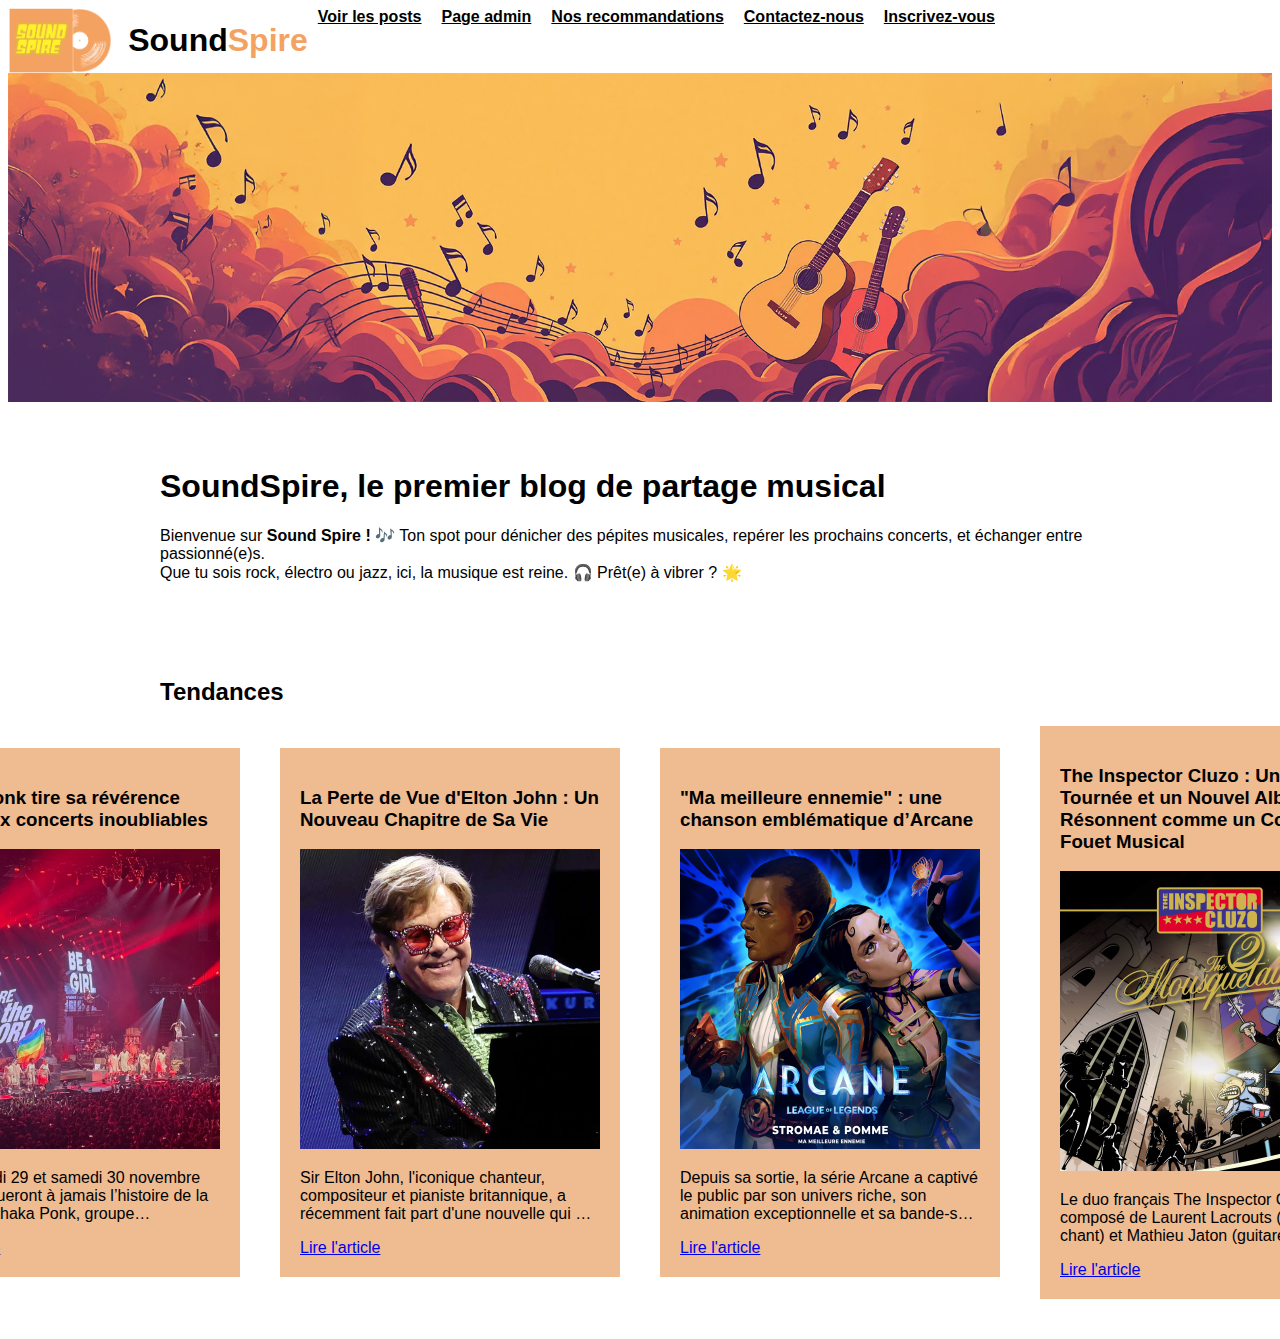
==== index.html @ fabdc68a "alt img aticles" ====
<!DOCTYPE html>
<html lang="fr">
  <head>
    <meta charset="UTF-8" />
    <meta name="viewport" content="width=device-width, initial-scale=1.0" />
    <link rel="stylesheet" href="style.css" />
    <title>SoundSpire</title>
  </head>
  <body>
    <header>
      <div class="header-logo-nav">
        <a href="/" class="header-logo">
          <img src="images/logo.png" alt="logo" height="65" />
          <div>Sound<span>Spire</span></div>
        </a>
        <nav class="header-nav">
          <ul>
            <li><a href="page-post.html">Voir les posts</a></li>
            <li><a href="admin.html">Page admin</a></li>
            <li><a href="recommandations.html">Nos recommandations</a></li>
            <li><a href="contact.html">Contactez-nous</a></li>
            <li><a href="inscription.html">Inscrivez-vous</a></li>
          </ul>
        </nav>
      </div>
      <img class="w-100" src="images/banniere_vraie.png" alt="bannière-principal" />
    </header>

    <section>
      <div class="container">
        <h1>SoundSpire, le premier blog de partage musical</h1>
        <p>
          Bienvenue sur <strong>Sound Spire !</strong> 🎶 Ton spot pour dénicher
          des pépites musicales, repérer les prochains concerts, et échanger
          entre passionné(e)s. <br />
          Que tu sois rock, électro ou jazz, ici, la musique est reine. 🎧
          Prêt(e) à vibrer ? 🌟
        </p>
      </div>
    </section>
    
    <div class="container">
    <section>
      <h2>Tendances</h2>

    <div class="cartes">
     <div>
     <article class="teaser-index">
        <h3>Shaka Ponk tire sa révérence avec deux concerts inoubliables</h3>
        <img class="teaser-image" src="detail-post-list/Shakaponk.webp" alt="image-article" />
        <p class="teaser-excerpt">
          Ce vendredi 29 et samedi 30 novembre 2024 marqueront à jamais
          l’histoire de la musique. Shaka Ponk, groupe emblématique de la scène
          rock électro française, a offert ses deux derniers concerts, mettant
          ainsi fin à une carrière légendaire qui aura duré près de deux
          décennies.
        </p>
        <a href="detail-post-list/detail-post.html">Lire l'article</a>
      </article>
    </div>

    <div>
      <article class="teaser-index">
        <h3>La Perte de Vue d'Elton John : Un Nouveau Chapitre de Sa Vie</h3>
        <img class="teaser-image" src="detail-post-list/elton-john.jpg" alt="image-article" />
        <p class="teaser-excerpt">
          Sir Elton John, l'iconique chanteur, compositeur et pianiste
          britannique, a récemment fait part d'une nouvelle qui a bouleversé ses
          fans du monde entier : il souffre d'une perte progressive de la vue.
          Cette annonce, faite lors de ses concerts et dans ses interviews,
          marque un tournant dans la vie de l'artiste de 76 ans. Bien que cette
          nouvelle ait suscité de l’inquiétude chez ses admirateurs, elle
          témoigne également de sa résilience et de sa détermination à continuer
          à vivre pleinement, tout en s'adaptant à de nouveaux défis.
        </p>
        <a href="detail-post-list/detail-post2.html">Lire l'article</a>
      </article>
    </div>

    <div>
      <article class="teaser-index">
        <h3>"Ma meilleure ennemie" : une chanson emblématique d’Arcane</h3>
        <img
        class="teaser-image"
          src="detail-post-list/ma_meilleure_ennemie.jpg" alt="image-article"
        />
        <p class="teaser-excerpt">
          Depuis sa sortie, la série Arcane a captivé le public par son univers
          riche, son animation exceptionnelle et sa bande-son inoubliable. Parmi
          les morceaux qui se démarquent, "Ma meilleure ennemie" occupe une
          place particulière, capturant à la fois la tension et l’intensité
          émotionnelle entre les deux protagonistes, Vi et Jinx.
        </p>
        <a href="detail-post-list/detail-post3.html">Lire l'article</a>
      </article>
    </div>

    <div>
      <article class="teaser-index">
        <h3>
          The Inspector Cluzo : Une Tournée et un Nouvel Album qui Résonnent
          comme un Coup de Fouet Musical
        </h3>
        <img
        class="teaser-image" src="detail-post-list/inspector-cluzo.jpg" alt="image-article"/>
        <p class="teaser-excerpt">
          Le duo français The Inspector Cluzo, composé de Laurent Lacrouts
          (batterie, chant) et Mathieu Jaton (guitare, chant), revient sur le
          devant de la scène avec un nouvel album explosif et une tournée qui
          fait vibrer les foules. Ce groupe, connu pour son énergie dévastatrice
          et son mélange unique de rock, blues et soul, ne cesse d'étonner et de
          captiver son public, et cette nouvelle aventure n'est pas différente.
        </p>
        <a href="detail-post-list/detail-post4.html">Lire l'article</a>
      </article>
    </div>
    </div>
      </div>
    </section>
  </body>
</html>
---- style.css ----
.header-logo {
  display: flex;
  align-items: center;
  gap: 1rem;
  font-weight: 900;
  font-size: 2rem;
  text-decoration: none;
  color: inherit;
}

.header-logo span {
  color: #f4a261;
}

.header-nav ul {
  /* width: 100%; */
  display: flex;
  justify-content: space-evenly;
  /* height: 100px; */
  list-style-type: none;
  margin: 0;
  padding: 0;
}

/*.header-nav ul {
  list-style: none; 
  margin: 0;
  padding: 0;
  display: flex; 
  gap: 30px; 
}*/

.header-nav a {
  text-decoration: none;
  color: inherit;
  font-size: 16px;
  font-weight: 600;
  padding: 5px 10px;
  transition: color 0.3s ease;
  position: relative; /* Nécessaire pour la ligne animée */
}

.header-nav a {
  color: black;
  text-decoration: underline;
}

.header-nav a:hover {
  text-decoration: none;
  color: #f4a261;
}

.header-logo-nav {
  display: flex;
  align-content: center;
}

/*.column-reco {
  max-width: 980px;
  margin-inline: auto;
}
.columns-reco {
  display: flex;
  gap: 50px;
  align-items: center;
}*/

.img1 {
  width: 100%;
  min-width: 600px;
}

.teaser-image {
  width: 300px;
  aspect-ratio: 1/1;
  object-fit: cover;
}

.teaser-excerpt {
  display: -webkit-box;
  -webkit-line-clamp: 3;
  -webkit-box-orient: vertical;
  overflow: hidden;
}

.teaser-index {
  background-color: #efbb91;
  padding: 20px;
}

/* Layout */
.columns {
  display: flex;
  align-items: center;
  gap: 20px;
}

.columns > * {
  flex: 1;
}

/* Formulaire */
form {
  background-color: #f9f9f9;
  padding: 50px;
  border-radius: 15px;
  filter: drop-shadow(0 0 0.2rem rgb(0, 0, 0));
  width: 45%;
  margin: 50px auto;
}

form div {
  margin-bottom: 10px;
}

form label {
  display: block;
  font-weight: bold;
  margin-bottom: 5px;
}

form input,
form textarea {
  width: 100%;
  padding: 10px;
  margin-top: 5px;
  border-radius: 5px;
  border: 2px solid #f4a261;
}

form button {
  background-color: #f4a261;
  color: white;
  padding: 12px 20px;
  border: 2px solid #f4a261;
  border-radius: 5px;
  font-size: 1.1em;
  cursor: pointer;
  transition: background-color 0.3s, transform 0.3s;
}

form button:hover {
  background-color: #f4a261;
  transform: scale(1.1);
}

.container {
  max-width: 960px;
  margin: 20px auto;
  padding: 20px;
}
.box {
  display: flex;
  gap: 50px;
  align-items: center;
  max-width: 960px;
  margin-inline: auto;
}

* {
  font-family: "Open Sans", -apple-system, BlinkMacSystemFont, "Segoe UI",
    Roboto, Oxygen-Sans, Ubuntu, Cantarell, "Helvetica Neue", Helvetica, Arial,
    sans-serif;
}

.w-100 {
  width: 100%;
}

.cartes {
  display: flex;
  align-items: center;
  justify-content: center;
  gap: 40px;
}

.zoom {
  display: inline-block;
}

.zoom img {
  width: 300px; /* L'image prend toute la largeur du conteneur */
  height: auto; /* Maintient les proportions de l'image */
  transform: scale(1); /* État initial : image à sa taille normale */
  transition: transform 0.3s ease-in-out; /* Animation fluide lors du zoom */
}

.zoom:hover img {
  transform: scale(1.1); /* Zoom sur l'image au survol */
}
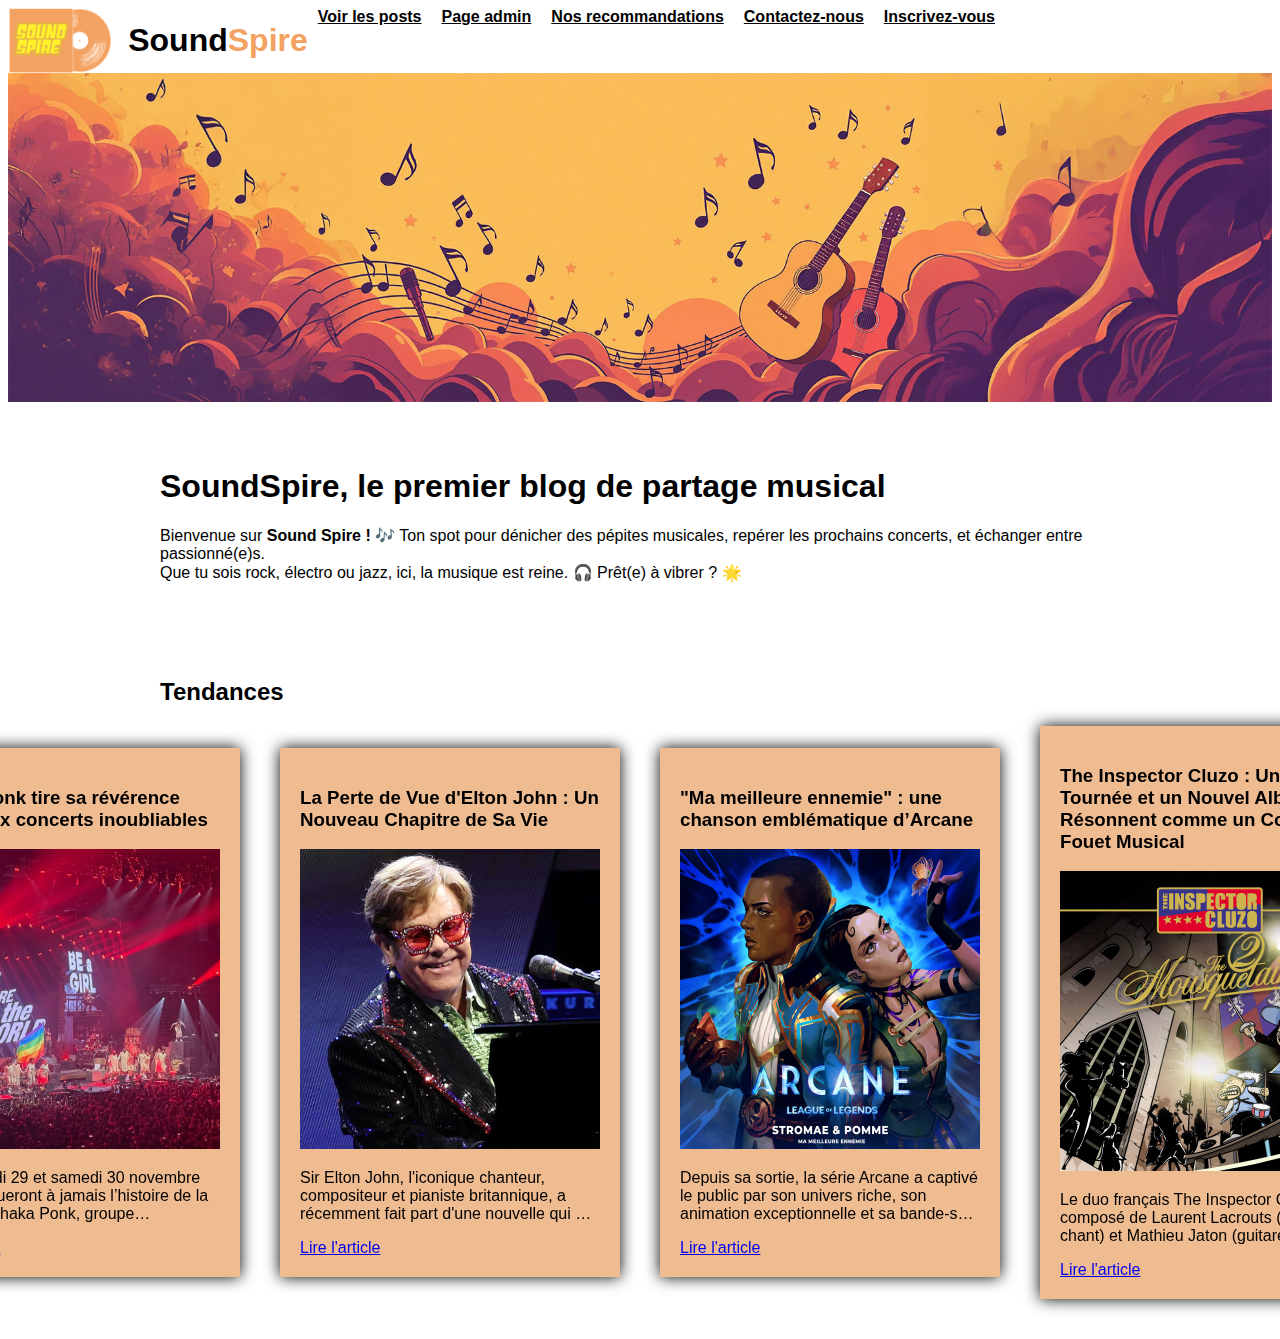
==== commit b53abbe4: "correction" ====
--- a/index.html
+++ b/index.html
@@ -47,7 +47,7 @@
      <div>
      <article class="teaser-index">
         <h3>Shaka Ponk tire sa révérence avec deux concerts inoubliables</h3>
-        <img class="teaser-image" src="detail-post-list/Shakaponk.webp" alt="image-article" />
+        <img class="teaser-image" src="detail-post-list/Shakaponk.webp" alt="image" />
         <p class="teaser-excerpt">
           Ce vendredi 29 et samedi 30 novembre 2024 marqueront à jamais
           l’histoire de la musique. Shaka Ponk, groupe emblématique de la scène
@@ -62,7 +62,7 @@
     <div>
       <article class="teaser-index">
         <h3>La Perte de Vue d'Elton John : Un Nouveau Chapitre de Sa Vie</h3>
-        <img class="teaser-image" src="detail-post-list/elton-john.jpg" alt="image-article" />
+        <img class="teaser-image" src="detail-post-list/elton-john.jpg" alt="image" />
         <p class="teaser-excerpt">
           Sir Elton John, l'iconique chanteur, compositeur et pianiste
           britannique, a récemment fait part d'une nouvelle qui a bouleversé ses
@@ -82,7 +82,7 @@
         <h3>"Ma meilleure ennemie" : une chanson emblématique d’Arcane</h3>
         <img
         class="teaser-image"
-          src="detail-post-list/ma_meilleure_ennemie.jpg" alt="image-article"
+          src="detail-post-list/ma_meilleure_ennemie.jpg" alt="image"
         />
         <p class="teaser-excerpt">
           Depuis sa sortie, la série Arcane a captivé le public par son univers
@@ -102,7 +102,7 @@
           comme un Coup de Fouet Musical
         </h3>
         <img
-        class="teaser-image" src="detail-post-list/inspector-cluzo.jpg" alt="image-article"/>
+        class="teaser-image" src="detail-post-list/inspector-cluzo.jpg" alt="image"/>
         <p class="teaser-excerpt">
           Le duo français The Inspector Cluzo, composé de Laurent Lacrouts
           (batterie, chant) et Mathieu Jaton (guitare, chant), revient sur le
@@ -115,7 +115,7 @@
       </article>
     </div>
     </div>
-      </div>
+    </div>
     </section>
   </body>
 </html>
--- a/style.css
+++ b/style.css
@@ -65,11 +65,6 @@
   align-items: center;
 }*/
 
-.img1 {
-  width: 100%;
-  min-width: 600px;
-}
-
 .teaser-image {
   width: 300px;
   aspect-ratio: 1/1;
@@ -86,6 +81,7 @@
 .teaser-index {
   background-color: #efbb91;
   padding: 20px;
+  filter: drop-shadow(0 0 0.5rem rgb(0, 0, 0));
 }
 
 /* Layout */
@@ -180,9 +176,10 @@
 
 .zoom img {
   width: 300px; /* L'image prend toute la largeur du conteneur */
-  height: auto; /* Maintient les proportions de l'image */
+  height: 300px; /* Maintient les proportions de l'image */
   transform: scale(1); /* État initial : image à sa taille normale */
   transition: transform 0.3s ease-in-out; /* Animation fluide lors du zoom */
+  margin: 25px
 }
 
 .zoom:hover img {
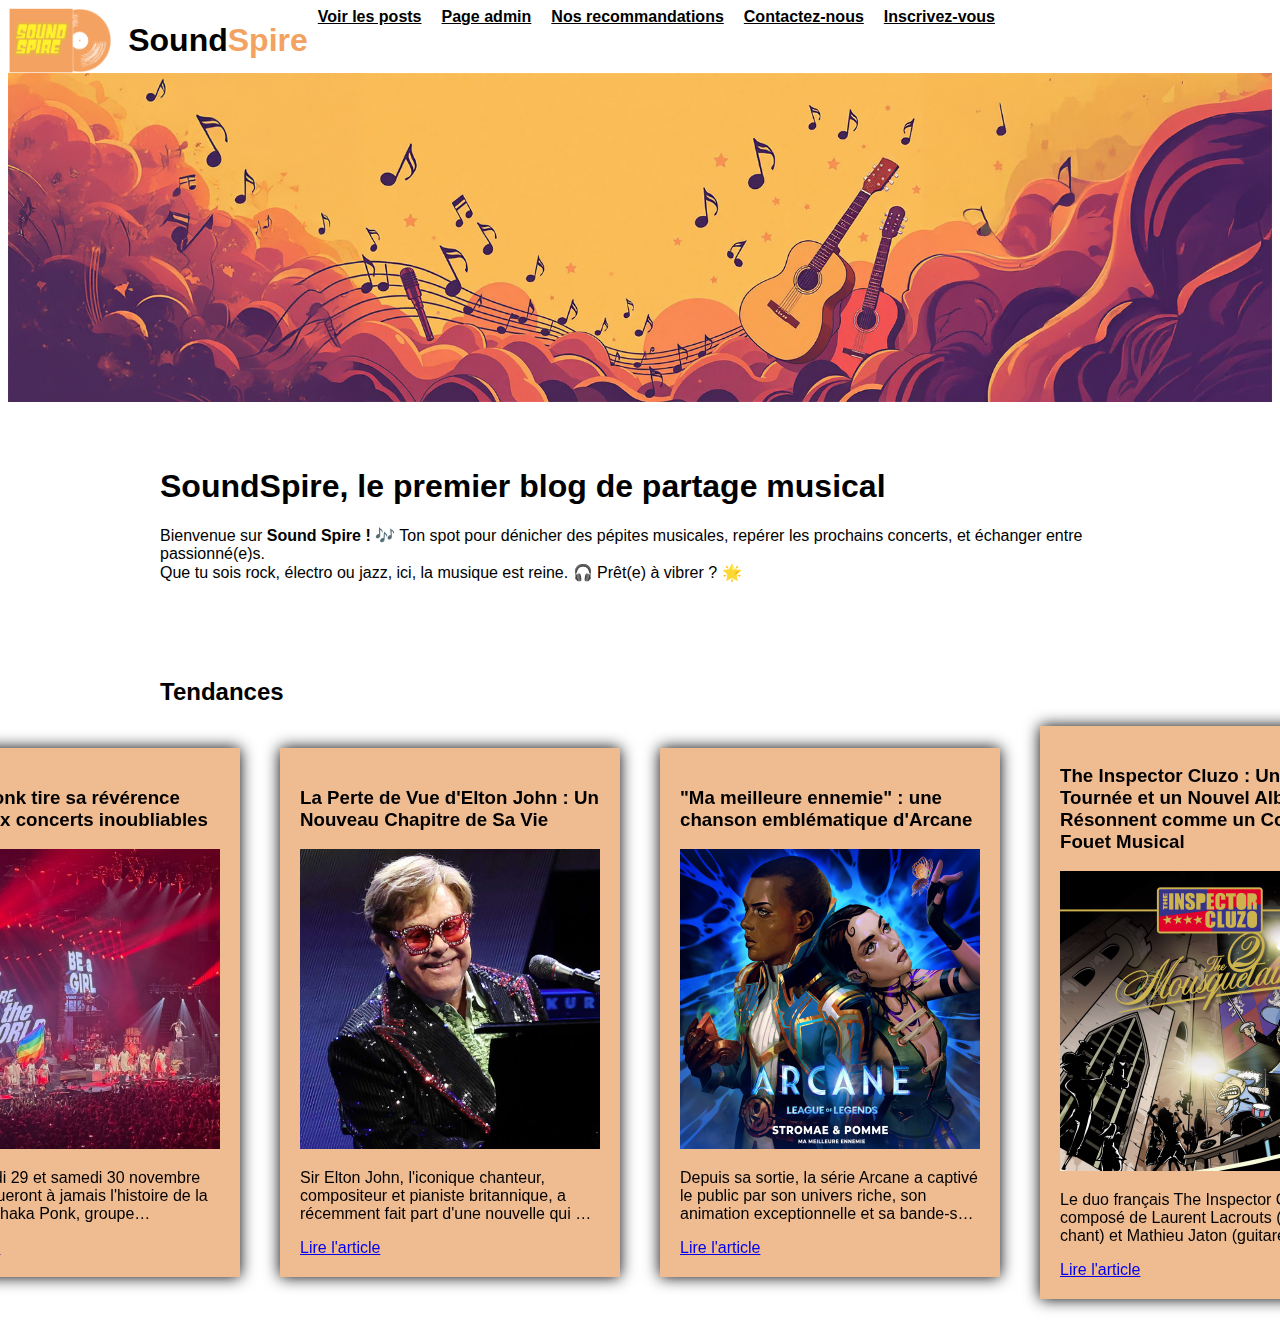
==== commit ee619ca9: "correction de l'index.html" ====
--- a/index.html
+++ b/index.html
@@ -10,7 +10,7 @@
     <header>
       <div class="header-logo-nav">
         <a href="/" class="header-logo">
-          <img src="images/logo.png" alt="logo" height="65" />
+          <img src="images/logo.png" alt="Logo SoundSpire" height="65" />
           <div>Sound<span>Spire</span></div>
         </a>
         <nav class="header-nav">
@@ -23,11 +23,15 @@
           </ul>
         </nav>
       </div>
-      <img class="w-100" src="images/banniere_vraie.png" alt="bannière-principal" />
+      <img
+        class="w-100"
+        src="images/banniere_vraie.png"
+        alt="Bannière principale SoundSpire"
+      />
     </header>
 
-    <section>
-      <div class="container">
+    <main>
+      <section class="container">
         <h1>SoundSpire, le premier blog de partage musical</h1>
         <p>
           Bienvenue sur <strong>Sound Spire !</strong> 🎶 Ton spot pour dénicher
@@ -36,86 +40,95 @@
           Que tu sois rock, électro ou jazz, ici, la musique est reine. 🎧
           Prêt(e) à vibrer ? 🌟
         </p>
-      </div>
-    </section>
-    
-    <div class="container">
-    <section>
-      <h2>Tendances</h2>
+      </section>
 
-    <div class="cartes">
-     <div>
-     <article class="teaser-index">
-        <h3>Shaka Ponk tire sa révérence avec deux concerts inoubliables</h3>
-        <img class="teaser-image" src="detail-post-list/Shakaponk.webp" alt="image" />
-        <p class="teaser-excerpt">
-          Ce vendredi 29 et samedi 30 novembre 2024 marqueront à jamais
-          l’histoire de la musique. Shaka Ponk, groupe emblématique de la scène
-          rock électro française, a offert ses deux derniers concerts, mettant
-          ainsi fin à une carrière légendaire qui aura duré près de deux
-          décennies.
-        </p>
-        <a href="detail-post-list/detail-post.html">Lire l'article</a>
-      </article>
-    </div>
+      <section class="container">
+        <h2>Tendances</h2>
 
-    <div>
-      <article class="teaser-index">
-        <h3>La Perte de Vue d'Elton John : Un Nouveau Chapitre de Sa Vie</h3>
-        <img class="teaser-image" src="detail-post-list/elton-john.jpg" alt="image" />
-        <p class="teaser-excerpt">
-          Sir Elton John, l'iconique chanteur, compositeur et pianiste
-          britannique, a récemment fait part d'une nouvelle qui a bouleversé ses
-          fans du monde entier : il souffre d'une perte progressive de la vue.
-          Cette annonce, faite lors de ses concerts et dans ses interviews,
-          marque un tournant dans la vie de l'artiste de 76 ans. Bien que cette
-          nouvelle ait suscité de l’inquiétude chez ses admirateurs, elle
-          témoigne également de sa résilience et de sa détermination à continuer
-          à vivre pleinement, tout en s'adaptant à de nouveaux défis.
-        </p>
-        <a href="detail-post-list/detail-post2.html">Lire l'article</a>
-      </article>
-    </div>
+        <div class="cartes">
+          <article class="teaser-index">
+            <h3>
+              Shaka Ponk tire sa révérence avec deux concerts inoubliables
+            </h3>
+            <img
+              class="teaser-image"
+              src="detail-post-list/Shakaponk.webp"
+              alt="Shaka Ponk en concert"
+            />
+            <p class="teaser-excerpt">
+              Ce vendredi 29 et samedi 30 novembre 2024 marqueront à jamais
+              l'histoire de la musique. Shaka Ponk, groupe emblématique de la
+              scène rock électro française, a offert ses deux derniers concerts,
+              mettant ainsi fin à une carrière légendaire qui aura duré près de
+              deux décennies.
+            </p>
+            <a href="detail-post-list/detail-post.html">Lire l'article</a>
+          </article>
 
-    <div>
-      <article class="teaser-index">
-        <h3>"Ma meilleure ennemie" : une chanson emblématique d’Arcane</h3>
-        <img
-        class="teaser-image"
-          src="detail-post-list/ma_meilleure_ennemie.jpg" alt="image"
-        />
-        <p class="teaser-excerpt">
-          Depuis sa sortie, la série Arcane a captivé le public par son univers
-          riche, son animation exceptionnelle et sa bande-son inoubliable. Parmi
-          les morceaux qui se démarquent, "Ma meilleure ennemie" occupe une
-          place particulière, capturant à la fois la tension et l’intensité
-          émotionnelle entre les deux protagonistes, Vi et Jinx.
-        </p>
-        <a href="detail-post-list/detail-post3.html">Lire l'article</a>
-      </article>
-    </div>
+          <article class="teaser-index">
+            <h3>
+              La Perte de Vue d'Elton John : Un Nouveau Chapitre de Sa Vie
+            </h3>
+            <img
+              class="teaser-image"
+              src="detail-post-list/elton-john.jpg"
+              alt="Elton John"
+            />
+            <p class="teaser-excerpt">
+              Sir Elton John, l'iconique chanteur, compositeur et pianiste
+              britannique, a récemment fait part d'une nouvelle qui a bouleversé
+              ses fans du monde entier : il souffre d'une perte progressive de
+              la vue. Cette annonce, faite lors de ses concerts et dans ses
+              interviews, marque un tournant dans la vie de l'artiste de 76 ans.
+              Bien que cette nouvelle ait suscité de l'inquiétude chez ses
+              admirateurs, elle témoigne également de sa résilience et de sa
+              détermination à continuer à vivre pleinement, tout en s'adaptant à
+              de nouveaux défis.
+            </p>
+            <a href="detail-post-list/detail-post2.html">Lire l'article</a>
+          </article>
 
-    <div>
-      <article class="teaser-index">
-        <h3>
-          The Inspector Cluzo : Une Tournée et un Nouvel Album qui Résonnent
-          comme un Coup de Fouet Musical
-        </h3>
-        <img
-        class="teaser-image" src="detail-post-list/inspector-cluzo.jpg" alt="image"/>
-        <p class="teaser-excerpt">
-          Le duo français The Inspector Cluzo, composé de Laurent Lacrouts
-          (batterie, chant) et Mathieu Jaton (guitare, chant), revient sur le
-          devant de la scène avec un nouvel album explosif et une tournée qui
-          fait vibrer les foules. Ce groupe, connu pour son énergie dévastatrice
-          et son mélange unique de rock, blues et soul, ne cesse d'étonner et de
-          captiver son public, et cette nouvelle aventure n'est pas différente.
-        </p>
-        <a href="detail-post-list/detail-post4.html">Lire l'article</a>
-      </article>
-    </div>
-    </div>
-    </div>
-    </section>
+          <article class="teaser-index">
+            <h3>"Ma meilleure ennemie" : une chanson emblématique d'Arcane</h3>
+            <img
+              class="teaser-image"
+              src="detail-post-list/ma_meilleure_ennemie.jpg"
+              alt="Image de la chanson 'Ma meilleure ennemie'"
+            />
+            <p class="teaser-excerpt">
+              Depuis sa sortie, la série Arcane a captivé le public par son
+              univers riche, son animation exceptionnelle et sa bande-son
+              inoubliable. Parmi les morceaux qui se démarquent, "Ma meilleure
+              ennemie" occupe une place particulière, capturant à la fois la
+              tension et l'intensité émotionnelle entre les deux protagonistes,
+              Vi et Jinx.
+            </p>
+            <a href="detail-post-list/detail-post3.html">Lire l'article</a>
+          </article>
+
+          <article class="teaser-index">
+            <h3>
+              The Inspector Cluzo : Une Tournée et un Nouvel Album qui Résonnent
+              comme un Coup de Fouet Musical
+            </h3>
+            <img
+              class="teaser-image"
+              src="detail-post-list/inspector-cluzo.jpg"
+              alt="The Inspector Cluzo en concert"
+            />
+            <p class="teaser-excerpt">
+              Le duo français The Inspector Cluzo, composé de Laurent Lacrouts
+              (batterie, chant) et Mathieu Jaton (guitare, chant), revient sur
+              le devant de la scène avec un nouvel album explosif et une tournée
+              qui fait vibrer les foules. Ce groupe, connu pour son énergie
+              dévastatrice et son mélange unique de rock, blues et soul, ne
+              cesse d'étonner et de captiver son public, et cette nouvelle
+              aventure n'est pas différente.
+            </p>
+            <a href="detail-post-list/detail-post4.html">Lire l'article</a>
+          </article>
+        </div>
+      </section>
+    </main>
   </body>
 </html>
--- a/style.css
+++ b/style.css
@@ -176,7 +176,7 @@
 
 .zoom img {
   width: 300px; /* L'image prend toute la largeur du conteneur */
-  height: 300px; /* Maintient les proportions de l'image */
+  height: auto; /* Maintient les proportions de l'image */
   transform: scale(1); /* État initial : image à sa taille normale */
   transition: transform 0.3s ease-in-out; /* Animation fluide lors du zoom */
   margin: 25px
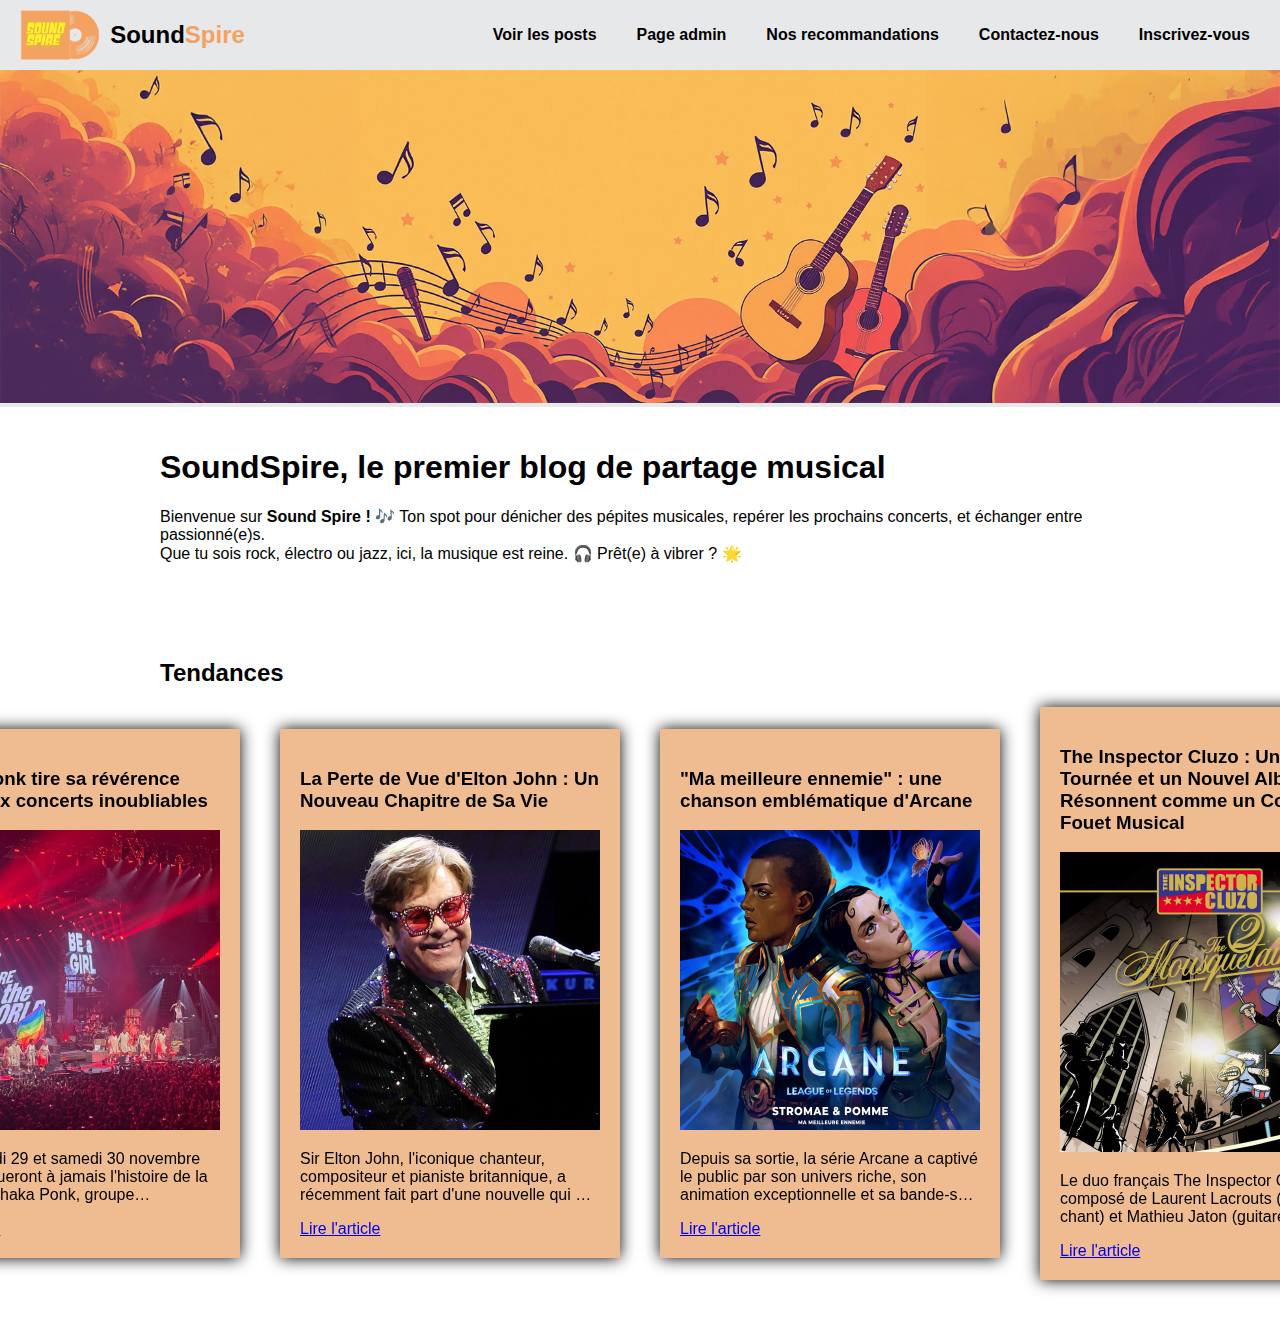
==== commit 6d996ba5: "Style header" ====
--- a/index.html
+++ b/index.html
@@ -8,7 +8,7 @@
   </head>
   <body>
     <header>
-      <div class="header-logo-nav">
+      <div class="header-container">
         <a href="/" class="header-logo">
           <img src="images/logo.png" alt="Logo SoundSpire" height="65" />
           <div>Sound<span>Spire</span></div>
--- a/style.css
+++ b/style.css
@@ -1,58 +1,80 @@
+body {
+  font-family: "Poppins", -apple-system, BlinkMacSystemFont, "Segoe UI", Roboto,
+    Oxygen-Sans, Ubuntu, Cantarell, "Helvetica Neue", Helvetica, Arial,
+    sans-serif;
+  margin: 20px;
+  padding: 0;
+  background-color: white;
+  color: black;
+  transition: background-color 0.3s ease, color 0.3s ease;
+}
+
+body.dark-mode {
+  background-color: #3a3a3a;
+  color: #e6e8ea;
+}
+
+/* Header */
+header {
+  background-color: #e6e8ea;
+  transition: background-color 0.3s ease;
+  margin: -20px;
+}
+
+body.dark-mode header {
+  background-color: #2a2a2a;
+}
+
+.header-container {
+  display: flex;
+  align-items: center;
+  justify-content: space-between;
+  padding: 10px 20px;
+}
+
 .header-logo {
   display: flex;
   align-items: center;
-  gap: 1rem;
+  gap: 10px;
   font-weight: 900;
-  font-size: 2rem;
+  font-size: 1.5rem;
   text-decoration: none;
   color: inherit;
 }
 
+.header-logo img {
+  max-height: 50px;
+  width: auto;
+  display: block;
+}
+
 .header-logo span {
   color: #f4a261;
 }
 
 .header-nav ul {
-  /* width: 100%; */
-  display: flex;
-  justify-content: space-evenly;
-  /* height: 100px; */
-  list-style-type: none;
+  display: flex;
+  gap: 20px;
+  list-style: none;
   margin: 0;
   padding: 0;
 }
 
-/*.header-nav ul {
-  list-style: none; 
-  margin: 0;
-  padding: 0;
-  display: flex; 
-  gap: 30px; 
-}*/
-
 .header-nav a {
   text-decoration: none;
-  color: inherit;
+  color: black;
   font-size: 16px;
   font-weight: 600;
   padding: 5px 10px;
   transition: color 0.3s ease;
-  position: relative; /* Nécessaire pour la ligne animée */
-}
-
-.header-nav a {
-  color: black;
-  text-decoration: underline;
+}
+
+body.dark-mode .header-nav a {
+  color: #e0e0e0;
 }
 
 .header-nav a:hover {
-  text-decoration: none;
   color: #f4a261;
-}
-
-.header-logo-nav {
-  display: flex;
-  align-content: center;
 }
 
 /*.column-reco {
@@ -179,7 +201,7 @@
   height: auto; /* Maintient les proportions de l'image */
   transform: scale(1); /* État initial : image à sa taille normale */
   transition: transform 0.3s ease-in-out; /* Animation fluide lors du zoom */
-  margin: 25px
+  margin: 25px;
 }
 
 .zoom:hover img {
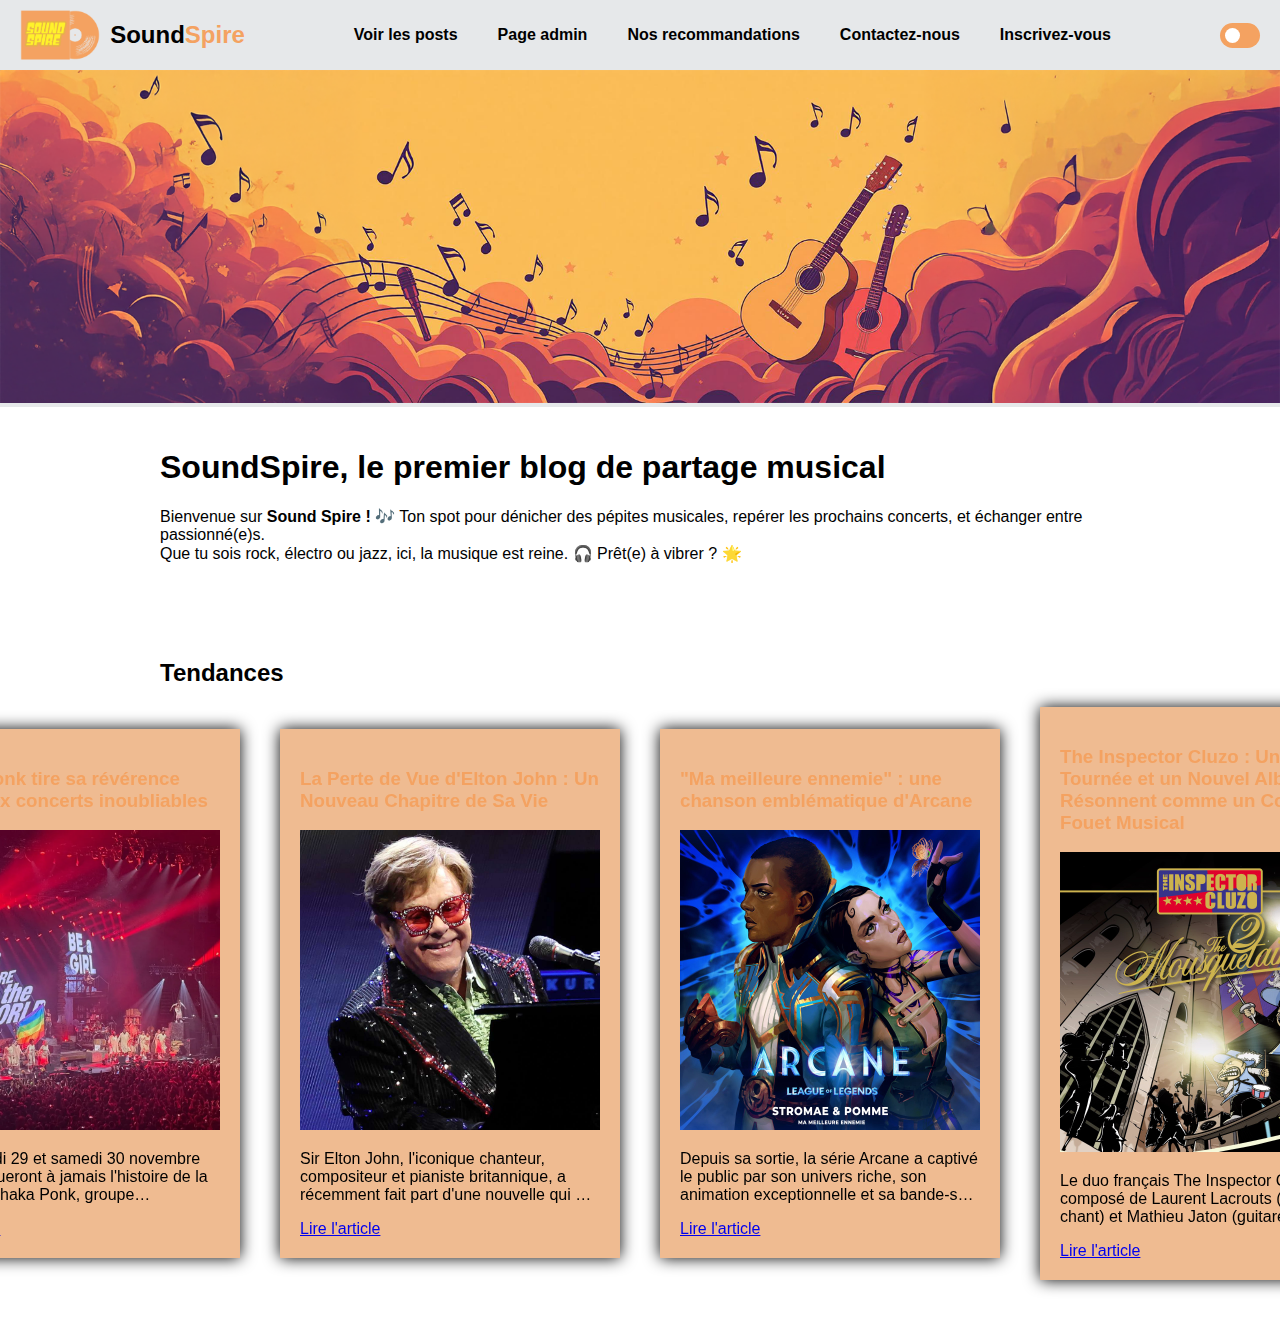
==== commit 94d15f6a: "Bouton darkmod" ====
--- a/index.html
+++ b/index.html
@@ -22,6 +22,9 @@
             <li><a href="inscription.html">Inscrivez-vous</a></li>
           </ul>
         </nav>
+        <div class="dark-mode-switch" onclick="toggleDarkMode()">
+          <div class="switch-circle"></div>
+        </div>
       </div>
       <img
         class="w-100"
--- a/style.css
+++ b/style.css
@@ -76,6 +76,48 @@
 .header-nav a:hover {
   color: #f4a261;
 }
+/* Bouton switch Mode Sombre */
+.dark-mode-switch {
+  width: 30px;
+  height: 15px;
+  background-color: #f4a261;
+  border-radius: 30px;
+  position: relative;
+  cursor: pointer;
+  display: flex;
+  align-items: center;
+  justify-content: flex-start;
+  padding: 5px;
+  transition: background-color 0.3s ease;
+}
+
+body.dark-mode .dark-mode-switch {
+  background-color: #e0e0e0;
+}
+
+.switch-circle {
+  width: 15px;
+  height: 15px;
+  background-color: white;
+  border-radius: 50%;
+  position: absolute;
+  left: 5px;
+  transition: left 0.3s ease;
+}
+
+body.dark-mode .switch-circle {
+  left: 20px;
+}
+
+/* Bannière (ne change pas) */
+.w-100 {
+  width: 100%;
+  height: auto;
+}
+
+h3 {
+  color: #f4a261;
+}
 
 /*.column-reco {
   max-width: 980px;
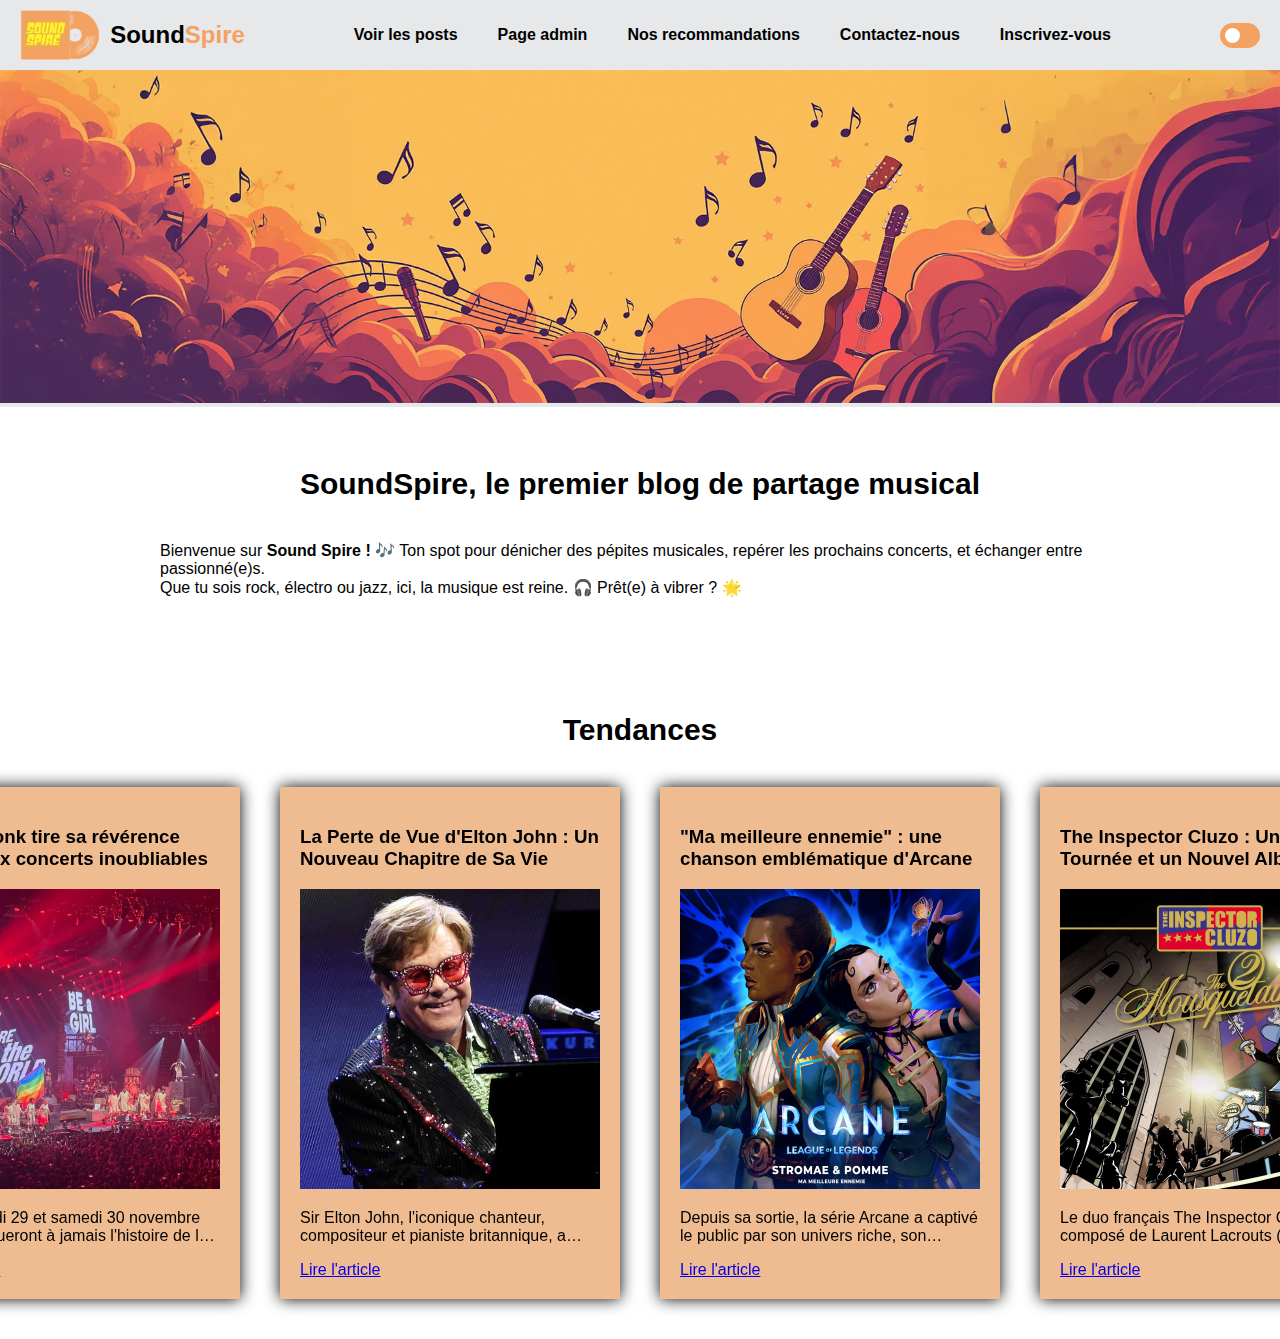
==== commit ffba817a: "modif cartes et titres" ====
--- a/index.html
+++ b/index.html
@@ -4,6 +4,7 @@
     <meta charset="UTF-8" />
     <meta name="viewport" content="width=device-width, initial-scale=1.0" />
     <link rel="stylesheet" href="style.css" />
+    <script src="script.js" defer></script>
     <title>SoundSpire</title>
   </head>
   <body>
@@ -35,7 +36,9 @@
 
     <main>
       <section class="container">
-        <h1>SoundSpire, le premier blog de partage musical</h1>
+        <h1 class="article-title">
+          SoundSpire, le premier blog de partage musical
+        </h1>
         <p>
           Bienvenue sur <strong>Sound Spire !</strong> 🎶 Ton spot pour dénicher
           des pépites musicales, repérer les prochains concerts, et échanger
@@ -46,11 +49,11 @@
       </section>
 
       <section class="container">
-        <h2>Tendances</h2>
+        <h2 class="article-title">Tendances</h2>
 
         <div class="cartes">
           <article class="teaser-index">
-            <h3>
+            <h3 class="teaser-excerpt">
               Shaka Ponk tire sa révérence avec deux concerts inoubliables
             </h3>
             <img
@@ -69,7 +72,7 @@
           </article>
 
           <article class="teaser-index">
-            <h3>
+            <h3 class="teaser-excerpt">
               La Perte de Vue d'Elton John : Un Nouveau Chapitre de Sa Vie
             </h3>
             <img
@@ -92,7 +95,9 @@
           </article>
 
           <article class="teaser-index">
-            <h3>"Ma meilleure ennemie" : une chanson emblématique d'Arcane</h3>
+            <h3 class="teaser-excerpt">
+              "Ma meilleure ennemie" : une chanson emblématique d'Arcane
+            </h3>
             <img
               class="teaser-image"
               src="detail-post-list/ma_meilleure_ennemie.jpg"
@@ -110,7 +115,7 @@
           </article>
 
           <article class="teaser-index">
-            <h3>
+            <h3 class="teaser-excerpt">
               The Inspector Cluzo : Une Tournée et un Nouvel Album qui Résonnent
               comme un Coup de Fouet Musical
             </h3>
--- a/style.css
+++ b/style.css
@@ -14,11 +14,20 @@
   color: #e6e8ea;
 }
 
+body.dark-mode h3 {
+  color: #e6e8ea;
+}
+
+.formulaie {
+  color: black !important;
+}
+
 /* Header */
 header {
   background-color: #e6e8ea;
   transition: background-color 0.3s ease;
   margin: -20px;
+  position: relative;
 }
 
 body.dark-mode header {
@@ -71,6 +80,9 @@
 
 body.dark-mode .header-nav a {
   color: #e0e0e0;
+}
+body.dark-mode .header-nav a:hover {
+  color: #f4a261;
 }
 
 .header-nav a:hover {
@@ -116,7 +128,7 @@
 }
 
 h3 {
-  color: #f4a261;
+  color: #000000;
 }
 
 /*.column-reco {
@@ -137,7 +149,7 @@
 
 .teaser-excerpt {
   display: -webkit-box;
-  -webkit-line-clamp: 3;
+  -webkit-line-clamp: 2;
   -webkit-box-orient: vertical;
   overflow: hidden;
 }
@@ -249,3 +261,56 @@
 .zoom:hover img {
   transform: scale(1.1); /* Zoom sur l'image au survol */
 }
+
+.btn-reco {
+  position: absolute;
+  background-color: #f4a261;
+  color: white;
+  padding: 9px 15px;
+  border: 2px solid #f4a261;
+  border-radius: 5px;
+  font-size: 1em;
+  cursor: pointer;
+  transition: background-color 0.3s, transform 0.3s;
+}
+
+.btn-reco a {
+  text-decoration: none;
+  color: #ffffff;
+}
+
+.btn-btn-teaser-link {
+  position: relative;
+  background-color: #f4a261;
+  color: white;
+  padding: 9px 15px;
+  border: 2px solid #f4a261;
+  border-radius: 5px;
+  font-size: 1em;
+  cursor: pointer;
+  transition: background-color 0.3s, transform 0.3s;
+}
+
+.btn-btn-teaser-link a {
+  text-decoration: none;
+  color: #ffffff;
+}
+
+.zooms {
+  transition: transform 0.3s ease-in-out; /* Animation fluide lors du zoom */
+}
+
+.zooms:hover {
+  transform: scale(1.1); /* Zoom sur l'image au survol */
+}
+
+.article-title {
+  font-size: 30px;
+}
+
+.article-title,
+.art-pic1,
+.article-subtitle {
+  text-align: center;
+  margin: 40px;
+}
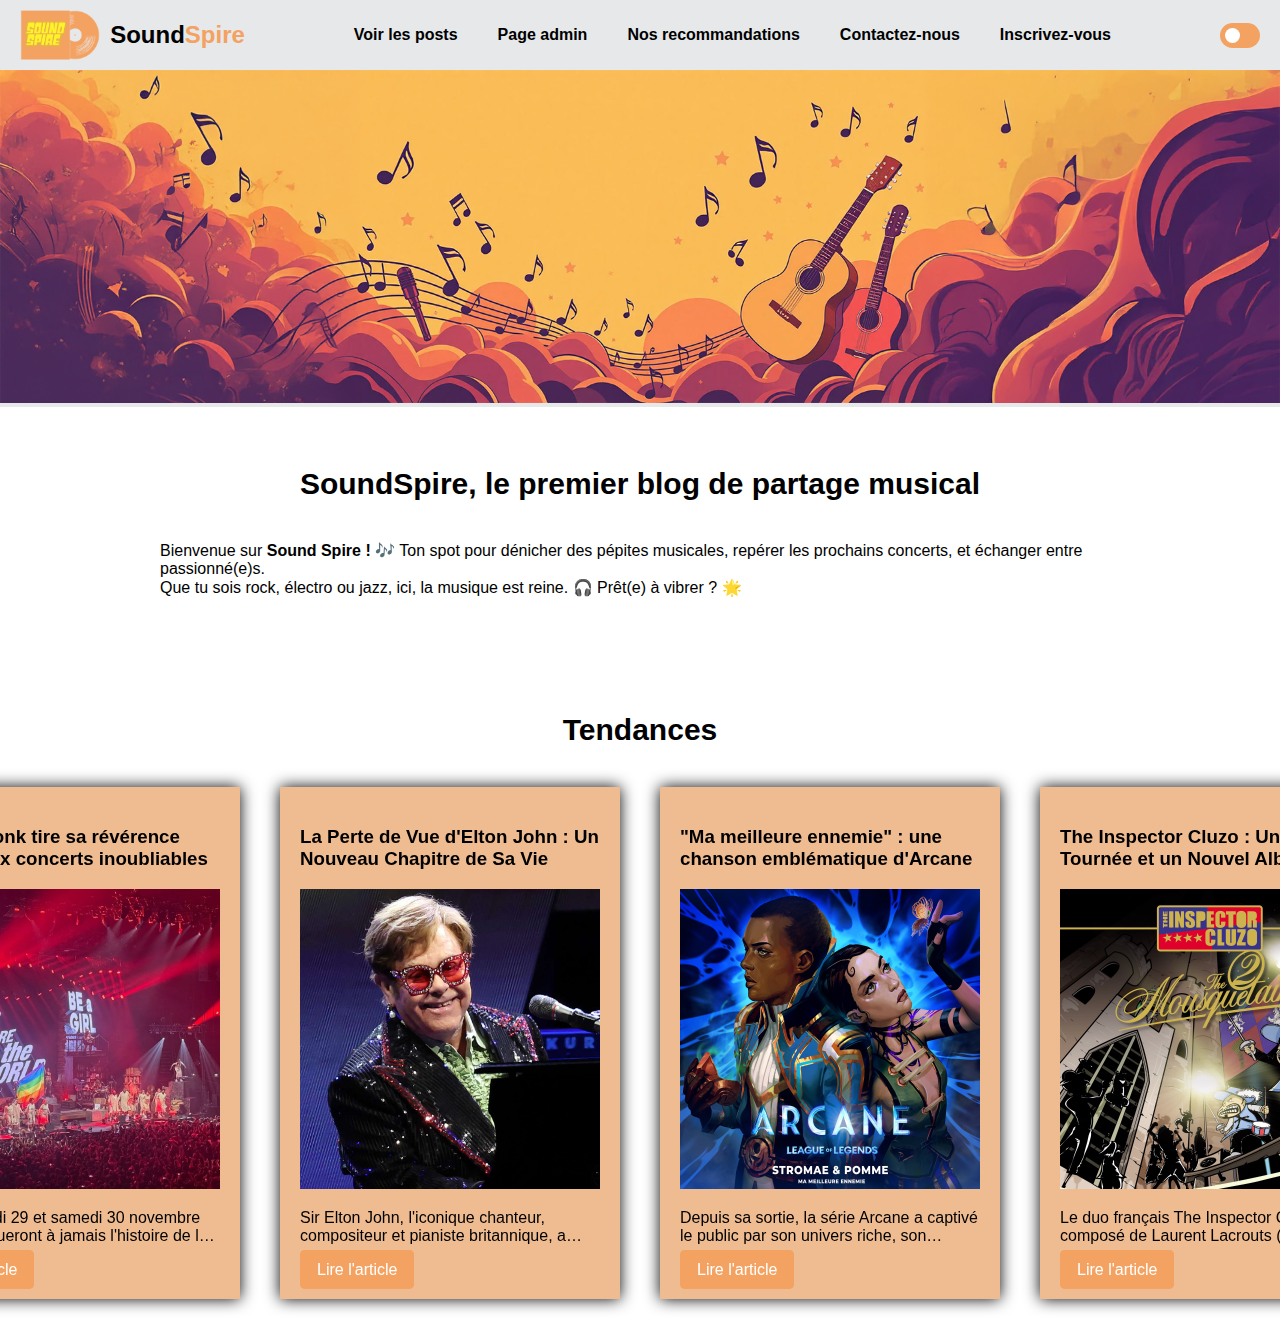
==== commit c27548a6: "ajout btn acceuil" ====
--- a/index.html
+++ b/index.html
@@ -68,7 +68,11 @@
               mettant ainsi fin à une carrière légendaire qui aura duré près de
               deux décennies.
             </p>
-            <a href="detail-post-list/detail-post.html">Lire l'article</a>
+            <div class="btn-teaser-link">
+              <a class="teaser-link" href="detail-post-list/detail-post.html"
+                >Lire l'article</a
+              >
+            </div>
           </article>
 
           <article class="teaser-index">
@@ -91,7 +95,11 @@
               détermination à continuer à vivre pleinement, tout en s'adaptant à
               de nouveaux défis.
             </p>
-            <a href="detail-post-list/detail-post2.html">Lire l'article</a>
+            <div class="btn-teaser-link">
+              <a class="teaser-link" href="detail-post-list/detail-post2.html"
+                >Lire l'article</a
+              >
+            </div>
           </article>
 
           <article class="teaser-index">
@@ -111,7 +119,11 @@
               tension et l'intensité émotionnelle entre les deux protagonistes,
               Vi et Jinx.
             </p>
-            <a href="detail-post-list/detail-post3.html">Lire l'article</a>
+            <div class="btn-teaser-link">
+              <a class="teaser-link" href="detail-post-list/detail-post3.html"
+                >Lire l'article</a
+              >
+            </div>
           </article>
 
           <article class="teaser-index">
@@ -133,7 +145,11 @@
               cesse d'étonner et de captiver son public, et cette nouvelle
               aventure n'est pas différente.
             </p>
-            <a href="detail-post-list/detail-post4.html">Lire l'article</a>
+            <div class="btn-teaser-link">
+              <a class="teaser-link" href="detail-post-list/detail-post4.html"
+                >Lire l'article</a
+              >
+            </div>
           </article>
         </div>
       </section>
--- a/style.css
+++ b/style.css
@@ -263,7 +263,7 @@
 }
 
 .btn-reco {
-  position: absolute;
+  margin-top: 2rem;
   background-color: #f4a261;
   color: white;
   padding: 9px 15px;
@@ -274,12 +274,12 @@
   transition: background-color 0.3s, transform 0.3s;
 }
 
-.btn-reco a {
+.btn-reco {
   text-decoration: none;
   color: #ffffff;
 }
 
-.btn-btn-teaser-link {
+.teaser-link {
   position: relative;
   background-color: #f4a261;
   color: white;
@@ -289,19 +289,26 @@
   font-size: 1em;
   cursor: pointer;
   transition: background-color 0.3s, transform 0.3s;
-}
-
-.btn-btn-teaser-link a {
   text-decoration: none;
   color: #ffffff;
 }
 
+.teaser-link:hover {
+  transform: scale(1.1);
+}
+
 .zooms {
   transition: transform 0.3s ease-in-out; /* Animation fluide lors du zoom */
 }
 
 .zooms:hover {
   transform: scale(1.1); /* Zoom sur l'image au survol */
+}
+
+.button-container {
+  display: flex; /* Permet d'afficher les enfants côte à côte */
+  gap: 10px; /* Espacement entre les boutons */
+  justify-content: flex-start; /* Centrer les boutons horizontalement */
 }
 
 .article-title {
